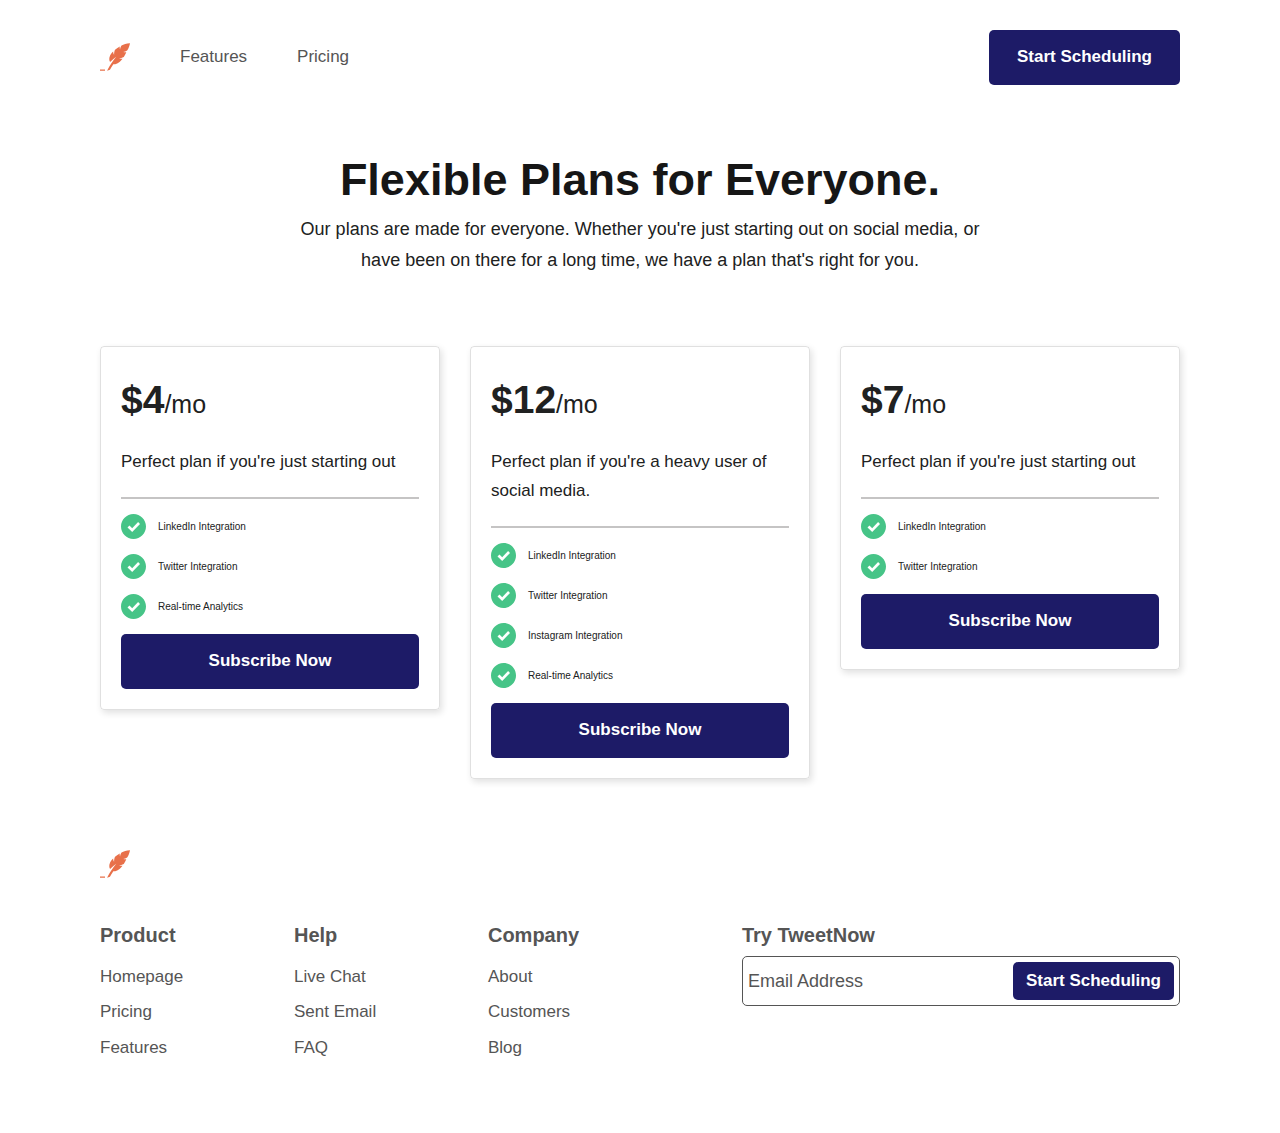
==== page/pricing.html @ 69d715d0 "first commit" ====
<!DOCTYPE html>
<html lang="en">
<head>
  <meta charset="UTF-8">
  <meta http-equiv="X-UA-Compatible" content="IE=edge">
  <meta name="viewport" content="width=device-width, initial-scale=1.0">
  <link rel="preconnect" href="https://fonts.googleapis.com">
  <link rel="preconnect" href="https://fonts.gstatic.com" crossorigin>
  <link href="https://fonts.googleapis.com/css2?family=Inter:wght@400;500;700&display=swap" rel="stylesheet"> 
  <link href="css/style.css" rel="stylesheet">
  <link href="../css/style.css" rel="stylesheet">
  <title>Pricing Page | TimeNow</title>
</head>
<body>
  <main class="container">
    <div class="navigation">
      <nav class="nav">
        <svg class="icon">
          <use xlink:href="../img/sprite.svg#icon-logo"></use>
        </svg>
        <ul class="nav--list">
          <li class="list--items">
            <a href="../index.html" class="list--links body-copy">Features</a>
          </li>
          <li class="list--items">
            <a href="./pricing.html " class="list--links body-copy">Pricing</a>
          </li>
        </ul>
        <a href="#" class="block btn btn--fill btn--round">Start Scheduling</a>
      </nav>
    </div>
    <div class="center pricing-header">
      <h1>
      <span class="heading-1 block mg-b-sm">
        Flexible Plans for Everyone.
      </span>
      <span class="body-copy--big block font-weight">
        Our plans are made for everyone. Whether you're just starting out on social media, or have been on there for a long time, we have a plan that's right for you.
      </span>
    </h1>
    </div>
    <div class="pricing">
      <div class="pricing-cards">
        <div class="pricing-card pricing-card--1">
          <div class="pricing--amount"><span>$4</span><span>/mo</span></div>
          <p class="body-copy pd-b">Perfect plan if you're just starting out</p>
          <ul class="pricing-list">
            <li class="pricing-items">LinkedIn Integration</li>
            <li class="pricing-items">Twitter Integration</li>
            <li class="pricing-items">Real-time Analytics</li>
          </ul>
          <a href="#" class="block btn btn--fill btn--round center body-copy--big">Subscribe Now</a>
        </div>
        <div class="pricing-card pricing-card--2">
          <div class="pricing--amount"><span>$12</span><span>/mo</span></div>
          <p class="body-copy pd-b">Perfect plan if you're a heavy user of social media.</p>
          <ul class="pricing-list">
            <li class="pricing-items">LinkedIn Integration</li>
            <li class="pricing-items">Twitter Integration</li>
            <li class="pricing-items">Instagram Integration</li>
            <li class="pricing-items">Real-time Analytics</li>
          </ul>
          <a href="#" class="block btn btn--fill btn--round center body-copy--big">Subscribe Now</a>
        </div>
        <div class="pricing-card pricing-card--3">
          <div class="pricing--amount"><span>$7</span><span>/mo</span></div>
          <p class="body-copy pd-b">Perfect plan if you're just starting out</p>
          <ul class="pricing-list">
            <li class="pricing-items">LinkedIn Integration</li>
            <li class="pricing-items">Twitter Integration</li>
          </ul>
          <a href="#" class="block btn btn--fill btn--round center body-copy--big">Subscribe Now</a>
        </div>
      </div>
     
    </div>
    <footer class="footer">
      <div class="footer-logo">
        <svg class="icon">
          <use xlink:href="../img/sprite.svg#icon-logo"></use>
        </svg>
      </div>
      <div class="footer-nav">
        <ul class="footer--list">
            <h3 class="heading-3 mg-b-sm">Product</h3>
            <li class="list--items">
              <a href="#" class="list--links body-copy">Homepage</a>
            </li>
            <li class="list--items">
              <a href="#" class="list--links body-copy">Pricing</a>
            </li>
            <li class="list--items">
              <a href="#" class="list--links body-copy">Features</a>
            </li>
          </ul>
          <ul class="footer--list">
            <h3 class="heading-3 mg-b-sm">Help</h3>
            <li class="list--items">
              <a href="#" class="list--links body-copy">Live Chat</a>
            </li>
            <li class="list--items">
              <a href="#" class="list--links body-copy">Sent Email</a>
            </li>
            <li class="list--items">
              <a href="#" class="list--links body-copy">FAQ</a>
            </li>
          </ul>
          <ul class="footer--list">
            <h3 class="heading-3 mg-b-sm">Company</h3>
            <li class="list--items">
              <a href="#" class="list--links body-copy">About</a>
            </li>
            <li class="list--items">
              <a href="#" class="list--links body-copy">Customers</a>
            </li>
            <li class="list--items">
              <a href="#" class="list--links body-copy">Blog</a>
            </li>
          </ul>
      </div>
      <div class="footer-newsletter">
        <h3 class="heading-3 mg-b-sm">Try TweetNow</h3>
        <form class="form">
        <input type="email" name="email" id="" placeholder="Email Address">
         <a href="#" class="block btn btn--fill btn--round">Start Scheduling</a>
        </form>
      </div>
    </footer>
  </main>
</body>
</html>
---- css/style.css ----
*,
*::before,
*::after {
  padding: 0;
  margin: 0;
  box-sizing: inherit;
}

html {
  font-size: 62.5%;
}
@media only screen and (max-width: 62.437em) {
  html {
    font-size: 56.25%;
  }
}

body {
  box-sizing: border-box;
  /* font-family: 'Inter', sans-serif; */
  font-family: 'Nunito', sans-serif;
  line-height: 1.7;
  color: var(--color-black-light);
}

/* CUSTOM VARIABLES */

:root {
  --color-white: #fff;
  --color-white-light-1: #e6e9eb;

  --color-black: rgb(22, 22, 22);
  --color-black-light: #202121;

  --color-primary: #1d1b67;
  --color-secondary: #cdf9ff;

  --color-dark-blue: #334f61;
  --color-dark-green: #005661;

  --color-blue-light-1: #46ccde;
  --color-blue-light-2: #49bbcf;

  --color-grey-light-1: #a6b0b8;
  --color-grey: #555;

  --color-blue-light: #3b50bf;
  /* --color-purple-light: #616572; */
  /* --color-purple-light: #a0a9b0; */
  /* --color-purple-light: #435365; */
}

/* ICON SYSTEM */
.icon {
  height: 3rem;
  width: 3rem;
}

/* TYPOGRAPHY SYSTEM */
.heading-1,
.heading-2,
.heading-3 {
  color: var(--color-black);
  line-height: 1.1;
}

.heading-1,
.heading-2 {
  font-weight: 700;
}

.heading-1 {
  font-size: 4.5rem;
}

.heading-2 {
  font-size: 3rem;
}

.heading-3 {
  font-size: 2rem;
  font-weight: 500;
}

/* BODY COPY */

.body-copy {
  font-size: 1.7rem
}

.body-copy--small {
  font-size: 1.6rem;
}

.body-copy--big {
  font-size: 1.8rem;
}

/* CENTER DIV */
.grid-center {
  display: grid;
  place-content: start;
  grid-auto-flow: column;
  gap: 2rem;
}


/* UTILITIES SYSTEM */

.mg-b-sm { margin-bottom: 1rem !important; }
.mg-b { margin-bottom: 2rem !important; }
.mg-b-lg { margin-bottom: 3rem !important; }
.mg-b-xlg { margin-bottom: 4rem !important; }
.mg-auto { margin: auto; }

.pd-b-sm { padding-bottom: 1rem !important; }
.pd-b { padding-bottom: 2rem !important; }
.pd-b-lg { padding-bottom: 3rem !important; }

.pd-t-lg { padding-top: 4rem !important; }

.pd-none { padding: 0 !important; }

.w-30 { width: 30%; }
.w-80 { width: 80%; }

.block { display: block; }

.bold { font-weight: bold; }
.font-weight { font-weight: 400; }

.txt-center { text-align: center;}

.line { text-decoration: underline; }

/* BUTTON */
.btn,
.btn:link,
.btn:visited {
  text-decoration: none;
  border: none;
  padding: 1rem 2.5rem;
  font-weight: bolder;
  font-size: 1.7rem;
  display: inline-block;
  transition: all .2s;
  border: 3px solid transparent;
}

.btn--fill {
  background-color: var(--color-primary);
  color: var(--color-white);
}

.btn--round {
  border-radius: .5rem;
}

.btn--outline {
  color: var(--color-grey);
}

.btn--outline:hover {
  border: 3px solid var(--color-primary);
  border-radius: .5rem;
}

/* LAYOUT SYSTEM */
.container {
  display: grid;
  grid-template-columns: minmax(min-content, 10rem) 1fr minmax(min-content, 10rem);
  grid-template-rows: max-content;
}

/* NAVIGATION */
.header {
  grid-row: 1 / 3;
  grid-column: 2 / -1;
  display: grid;
  grid-template-columns: 1fr 50vw;
  gap: 3rem;
  align-items: center;
}

@media only screen and (max-width: 59.4em) {
  .header {
    align-items: stretch;
  }
}

@media only screen and (max-width: 50em) {
  .header {
    grid-template-columns: 1fr;
    grid-row: 2 / 3;
  }
}

/* button */
.button {
  display: grid;
  grid-template-columns: repeat(2, 1fr);
}

@media only screen and (max-width: 59.06em) {
  .button {
    grid-template-columns: 1fr;
    justify-items: start;
  }
}

.header-left,
.header-right {
  padding-top: 15rem;
  justify-items: center;
}

@media only screen and (max-width: 50em) {
  .header-left,
  .header-right {
    padding-top: 4rem;
  }
}

.header-left,
.header-right {
  display: grid;
  grid-template-rows: 1fr;
}

.header-left {
  gap: 10rem;
}

.header-right {
  background-color: var(--color-blue-light-2);
  gap: 5rem;
}

.header-right__img {
  max-height: 50rem;
  justify-self: center;
}

@media only screen and (max-width: 59.06em) {
  .header {
    grid-column: 1 / -1;
  }
  .header-right__img{
    max-height: 40rem;
  }
}

@media only screen and (max-width: 43.75em) {
  .header-right__img{
    max-height: 50rem;
  }
}

@media only screen and (max-width: 37.5em) {
  .header-right {
    padding: 5rem;
  }
  .header-right__img{
    max-height: 40rem;
  }
}

@media only screen and (max-width: 30em) {  
  .header-right__img{
    height: 30rem;
  }
}
@media only screen and (max-width: 20em) {  
  .header-right__img{
    height: 25rem;
  }
}

.header-left__content {
  align-self: center;
}

.navigation {
  grid-column: 1/ -1;
  grid-row: 1 / 2;

  display: grid;
  grid-template-columns: subgrid;
}

.nav {
  z-index: 9999;
  grid-column: 2 / 3;

  padding-top: 3rem;
  display: flex;
  align-items: center;
  gap: 5rem;
}

.nav .btn {
  margin-left: auto;
}

.nav--list {
  color: var(--color-black);
  list-style: none;
  display: flex;
  gap: 5rem;
}

@media only screen and (max-width: 50em) {
  .nav {
    justify-content: space-between;
    grid-column: 1 / -1;
  }
  .nav--list {
    display: none;
  }

  .nav .btn {
    margin: 0;
  }
}

.list--links   {
  /* font-family: 'Inter', sans-serif; */
  font-family: 'Nunito', sans-serif;
  text-decoration: none;
  color: var(--color-grey);
}

/* USER SECTION */
.users {
  padding: 7rem 0;
  grid-column: 2 / 3;
  display: grid;
  grid-template-columns: repeat(auto-fit, minmax(45rem, 1fr));
  gap: 3rem;
}

@media only screen and (max-width: 37.5em) {  
  .users{
    grid-column: 1 / -1;
    grid-template-columns: 1fr;
  }
}


.users__left {
  display:flex;
  flex-direction: column;
  gap: 4rem;
}

@media only screen and (max-width: 68.75em) {  
  .users__left {
    flex-direction: row;
  }

  .users__left .heading {
    flex-basis: 55%;
  }

  .users__img {
    flex: 1;
  }
}

@media only screen and (max-width: 43.75em) {
  .users__left {
    flex-direction: column !important;
  }
}

.user {
  height: 4.5rem;
  width: 4.5rem;
}

.users__img {
  display: flex;
  gap: 1.5rem;
  flex-flow: row wrap;
}

/* FEATURES SECTION */
.features {
  grid-column: 1 / -1;
  padding: 7rem 0;
  background-color: var(--color-secondary);
  display: grid;
  grid-template-columns: subgrid;
}

.features-container {
  grid-column: 2 / 3;
  display: grid;
  grid-template-columns: repeat(auto-fit, minmax(45rem, 1fr));
  gap: 10rem;
}

@media only screen and (max-width: 62.5em) {
  .features-container {
    gap: 5rem;
  }
}

@media only screen and (max-width: 37.5em) {
  .features-container {
    grid-column: 1 / -1;
    grid-template-columns: 1fr;
    gap: 3rem;
  }
}

.features-left,
.features-right {
  display: grid;
  gap: 1rem;
}

.features__content .heading-2 {
  color: var(--color-dark-green);
}

.features__content .heading-3 {
  color: var(--color-blue-light);
  font-weight: bolder;
}

.features__content .btn {
  justify-self: start;
}

/* FOOTER */
.footer {
  grid-column: 2 / 3;
  padding: 7rem 0;
  display: grid;
  row-gap: 4rem;
  column-gap: 10rem;
  grid-template-columns: 1fr auto;
}

@media only screen and (max-width: 62.5em) {
  .footer {
    grid-template-columns: 1fr;
  }
}

@media only screen and (max-width: 37.5em) {
  .footer {
    grid-column: 1 / -1;
  }
}

.footer-logo {
  grid-column: 1 / -1;
}

.footer-nav {
  display: grid;
  grid-template-columns: repeat(auto-fit, minmax(15rem, 1fr));
  gap: 4rem;
}

.footer--list {
  flex-basis: 120px;
  display: grid;
  gap: .7rem;
  list-style: none;
}

.footer--list .list--links {
  transition: all .2s;
}

.footer--list .list--links:hover {
  color: var(--color-black-light);
}

.footer * .heading-3 {
  font-weight: bold;
  color: var(--color-grey);
}

.footer-newsletter {
  justify-self: start;
}

.form {
  border: 1px solid #555;
  border-radius: .5rem;
  padding: .5rem;

  display: flex;
  align-items: center;
}


.form input {
  font-family: 'Nunito', sans-serif;
  font-size: 2rem;
  border: none;
  color: var(--color-grey);

  flex-basis: 60%;
}

@media only screen and (max-width: 25em) {
  .footer-newsletter {
    justify-self: stretch;
  }
  .form {
    flex-direction: column;
    gap: 1rem;
    border: none;
    align-items: flex-start;
  }

  .form input {
    width: 80%;
    height: 5rem;
    box-shadow: 0 0 4px rgba(0,0,0,.2);
    padding: .8rem .4rem;
  }
}

.form input:focus {
  outline: none;
}

.form input::placeholder {
  font-size: 1.8rem;
  color: var(--color-grey);
}

.form a {
  flex: 1;
  padding: .2rem 1rem !important;
}

.pricing-header {
  grid-column: 1 / -1;
  padding: 7rem 0;
  width: 55%;
  margin: auto;
}

@media only screen and (max-width: 37.5em) {
  .pricing-header {
    grid-column: 1 / -1;
    width: 100%; 
  }
}

.pricing {
  grid-column: 1 / -1;
  display: grid;
  grid-template-columns: subgrid;
}

.pricing-cards {
  grid-column: 2 / 3;
  display: grid;
  grid-template-columns: repeat(auto-fit, minmax(25rem, 1fr));
  align-items: start;
  gap: 3rem;
}

@media only screen and (max-width: 37.5em) {
  .pricing-cards, .footer {
    grid-column: 1 / -1;
  }
}

.pricing-card {
  padding: 2rem;
  border-radius: .4rem;
  display: grid;
  gap: 1.5rem;

  box-shadow: 2px 3px 7px rgba(0,0,0,.12);
  border: 1px solid rgba(0,0,0,.12);
}

.pricing-card span:first-child {
  font-size: 3.9rem;
  font-weight: bold;
}
.pricing-card span:last-child {
  font-size: 2.5rem;
}

.pricing-card p {
  border-bottom: 2px solid rgb(197, 196, 196);
}
.pricing-list {
  list-style: none;
  display: grid;
  gap: 1.5rem;
}
.pricing-items::before {
  content: "";
  background: url(../img/Checkmark.svg) no-repeat;
  background-size: cover;
  height: 2.5rem;
  width: 2.5rem;
}
.pricing-items {
  display: grid;
  grid-template-columns: min-content max-content;
  align-items: center;
  gap: 1.2rem;
}
.center {text-align: center;}

/* DOM CLASSES */
.hidden { display: none; }
.sidebar { display: none; }


@media only screen and (max-width: 37.5em) {
  .header-left,
  .users,
  .features,
  .footer {
    padding-right: 2rem;
    padding-left: 2rem;
  }
  
}
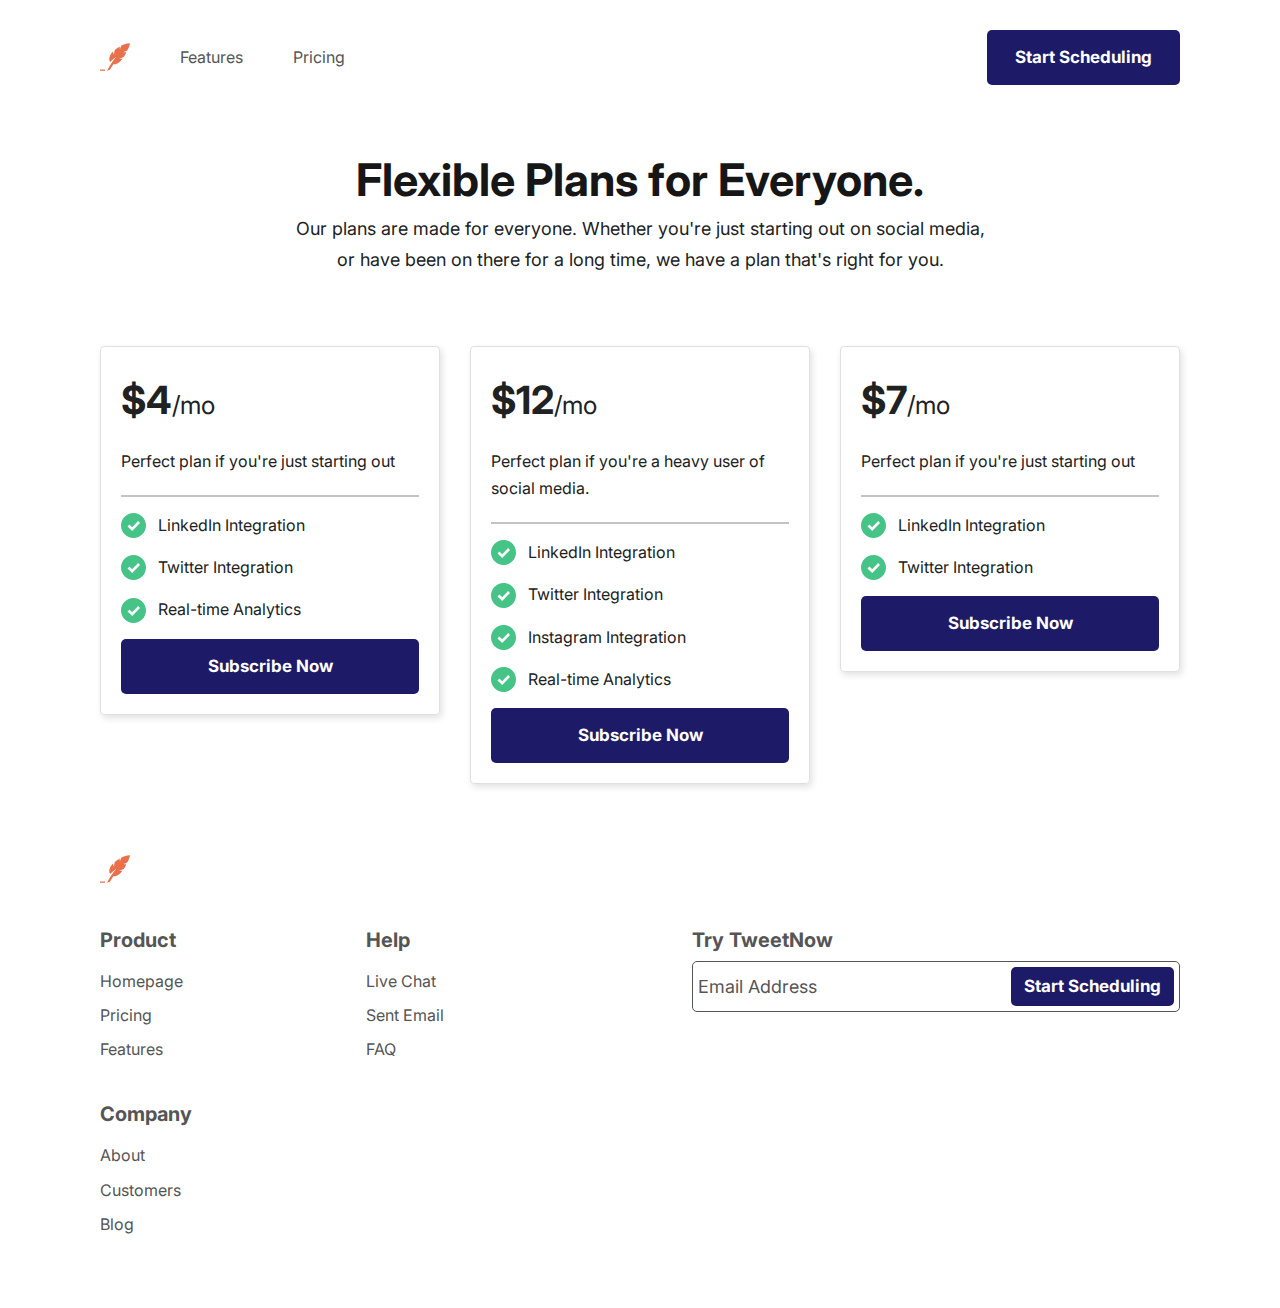
==== commit b1746a6f: "responsive" ====
--- a/page/pricing.html
+++ b/page/pricing.html
@@ -45,9 +45,9 @@
           <div class="pricing--amount"><span>$4</span><span>/mo</span></div>
           <p class="body-copy pd-b">Perfect plan if you're just starting out</p>
           <ul class="pricing-list">
-            <li class="pricing-items">LinkedIn Integration</li>
-            <li class="pricing-items">Twitter Integration</li>
-            <li class="pricing-items">Real-time Analytics</li>
+            <li class="pricing-items body-copy">LinkedIn Integration</li>
+            <li class="pricing-items body-copy">Twitter Integration</li>
+            <li class="pricing-items body-copy">Real-time Analytics</li>
           </ul>
           <a href="#" class="block btn btn--fill btn--round center body-copy--big">Subscribe Now</a>
         </div>
@@ -55,10 +55,10 @@
           <div class="pricing--amount"><span>$12</span><span>/mo</span></div>
           <p class="body-copy pd-b">Perfect plan if you're a heavy user of social media.</p>
           <ul class="pricing-list">
-            <li class="pricing-items">LinkedIn Integration</li>
-            <li class="pricing-items">Twitter Integration</li>
-            <li class="pricing-items">Instagram Integration</li>
-            <li class="pricing-items">Real-time Analytics</li>
+            <li class="pricing-items body-copy">LinkedIn Integration</li>
+            <li class="pricing-items body-copy">Twitter Integration</li>
+            <li class="pricing-items body-copy">Instagram Integration</li>
+            <li class="pricing-items body-copy">Real-time Analytics</li>
           </ul>
           <a href="#" class="block btn btn--fill btn--round center body-copy--big">Subscribe Now</a>
         </div>
@@ -66,8 +66,8 @@
           <div class="pricing--amount"><span>$7</span><span>/mo</span></div>
           <p class="body-copy pd-b">Perfect plan if you're just starting out</p>
           <ul class="pricing-list">
-            <li class="pricing-items">LinkedIn Integration</li>
-            <li class="pricing-items">Twitter Integration</li>
+            <li class="pricing-items body-copy">LinkedIn Integration</li>
+            <li class="pricing-items body-copy">Twitter Integration</li>
           </ul>
           <a href="#" class="block btn btn--fill btn--round center body-copy--big">Subscribe Now</a>
         </div>
--- a/css/style.css
+++ b/css/style.css
@@ -17,8 +17,7 @@
 
 body {
   box-sizing: border-box;
-  /* font-family: 'Inter', sans-serif; */
-  font-family: 'Nunito', sans-serif;
+  font-family: 'Inter', sans-serif;
   line-height: 1.7;
   color: var(--color-black-light);
 }
@@ -85,7 +84,7 @@
 /* BODY COPY */
 
 .body-copy {
-  font-size: 1.7rem
+  font-size: 1.6rem
 }
 
 .body-copy--small {
@@ -285,7 +284,7 @@
   grid-row: 1 / 2;
 
   display: grid;
-  grid-template-columns: subgrid;
+  grid-template-columns: minmax(min-content, 10rem) 1fr minmax(min-content, 10rem);
 }
 
 .nav {
@@ -324,8 +323,7 @@
 }
 
 .list--links   {
-  /* font-family: 'Inter', sans-serif; */
-  font-family: 'Nunito', sans-serif;
+  font-family: 'Inter', sans-serif;
   text-decoration: none;
   color: var(--color-grey);
 }
@@ -390,7 +388,7 @@
   padding: 7rem 0;
   background-color: var(--color-secondary);
   display: grid;
-  grid-template-columns: subgrid;
+  grid-template-columns: minmax(min-content, 10rem) 1fr minmax(min-content, 10rem);
 }
 
 .features-container {
@@ -500,7 +498,7 @@
 
 
 .form input {
-  font-family: 'Nunito', sans-serif;
+  font-family: 'Inter', sans-serif;
   font-size: 2rem;
   border: none;
   color: var(--color-grey);
@@ -558,7 +556,7 @@
 .pricing {
   grid-column: 1 / -1;
   display: grid;
-  grid-template-columns: subgrid;
+  grid-template-columns: minmax(min-content, 10rem) 1fr minmax(min-content, 10rem);
 }
 
 .pricing-cards {
@@ -629,5 +627,14 @@
     padding-right: 2rem;
     padding-left: 2rem;
   }
-  
+
+}
+
+@supports (grid-template-columns: subgrid) {
+  .navigation,
+  .features,
+  .pricing {
+    grid-template-columns: subgrid;
+    
+  }
 }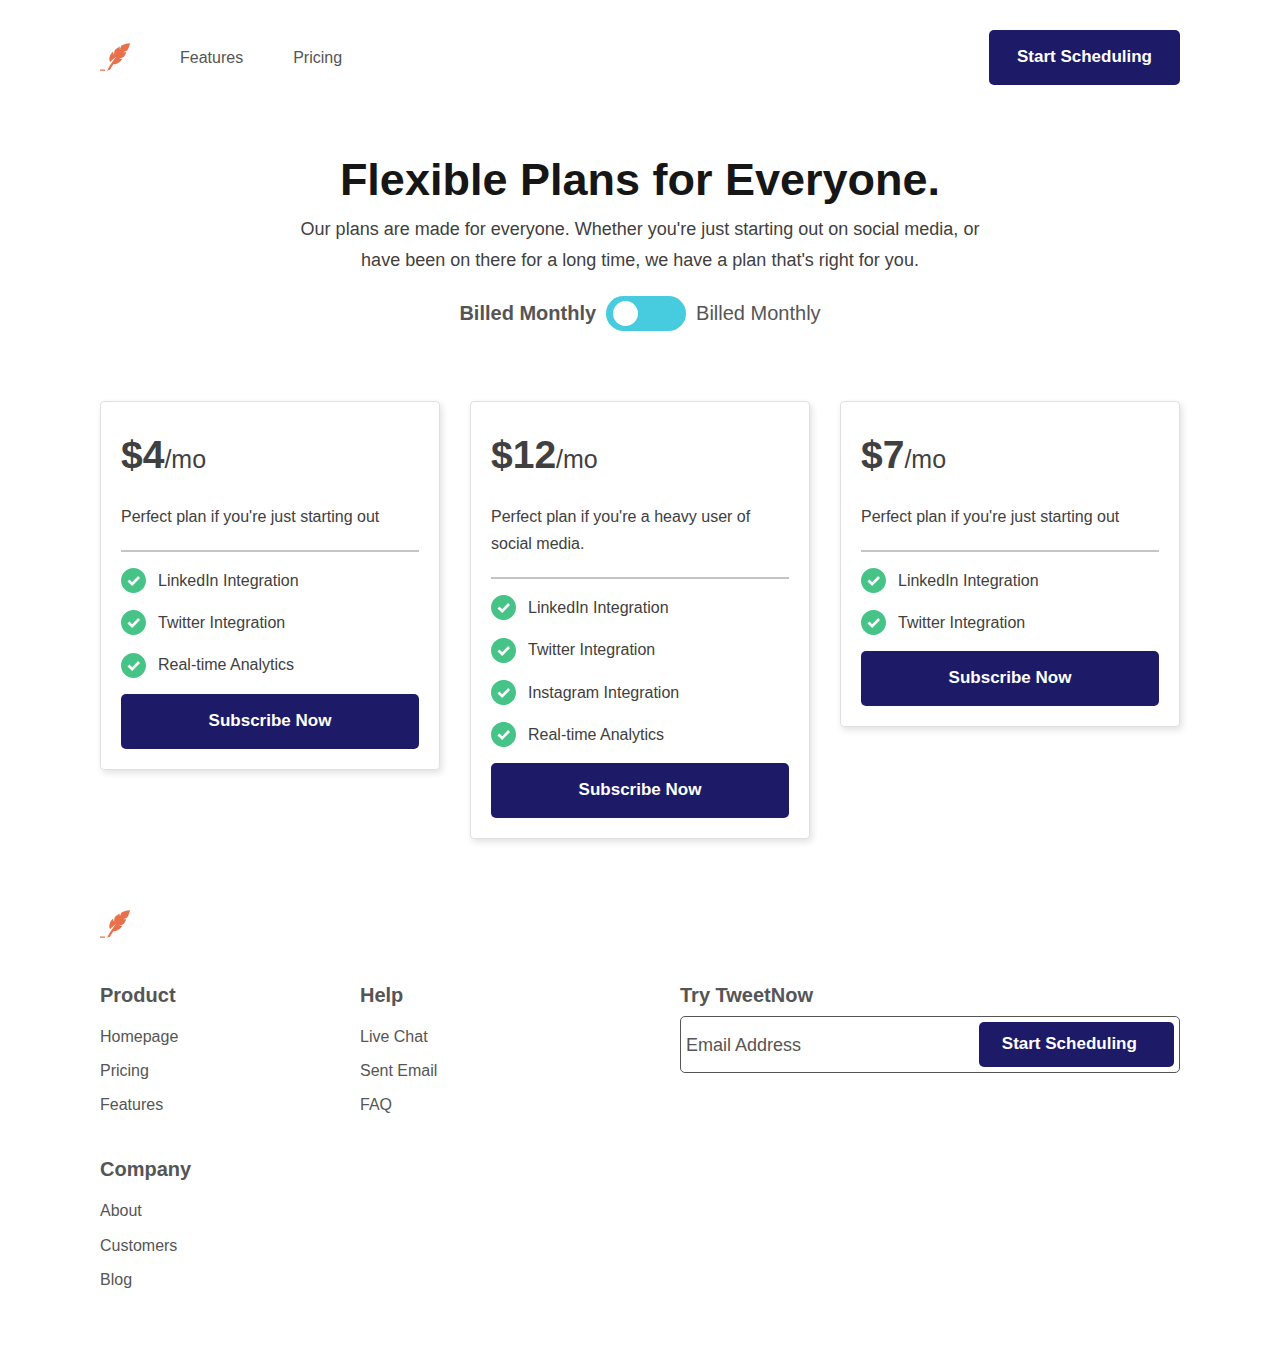
==== commit 23b2f32a: "responsive" ====
--- a/page/pricing.html
+++ b/page/pricing.html
@@ -11,7 +11,7 @@
   <link href="../css/style.css" rel="stylesheet">
   <title>Pricing Page | TimeNow</title>
 </head>
-<body>
+<body class="pd-container">
   <main class="container">
     <div class="navigation">
       <nav class="nav">
@@ -26,7 +26,10 @@
             <a href="./pricing.html " class="list--links body-copy">Pricing</a>
           </li>
         </ul>
-        <a href="#" class="block btn btn--fill btn--round">Start Scheduling</a>
+        <a href="#" class="block btn btn--fill btn--round nav--btn">Start Scheduling</a>
+        <svg class="icon nav--menu">
+          <use xlink:href="../img/sprite.svg#icon-menu"></use>
+        </svg>
       </nav>
     </div>
     <div class="center pricing-header">
@@ -36,6 +39,11 @@
       </span>
       <span class="body-copy--big block font-weight">
         Our plans are made for everyone. Whether you're just starting out on social media, or have been on there for a long time, we have a plan that's right for you.
+      </span>
+      <span class="block bill--icon">
+        <p class="bill--monthly">Billed Monthly</p>
+        <div class="cone"><div class="circle"></div></div>
+        <p class="bill--yearly">Billed Monthly</p>
       </span>
     </h1>
     </div>
--- a/css/style.css
+++ b/css/style.css
@@ -18,8 +18,9 @@
 body {
   box-sizing: border-box;
   font-family: 'Inter', sans-serif;
+  font-family: 'Nunito', sans-serif;
   line-height: 1.7;
-  color: var(--color-black-light);
+  color: #414040;
 }
 
 /* CUSTOM VARIABLES */
@@ -64,7 +65,8 @@
 }
 
 .heading-1,
-.heading-2 {
+.heading-2,
+.heading-3 {
   font-weight: 700;
 }
 
@@ -78,7 +80,6 @@
 
 .heading-3 {
   font-size: 2rem;
-  font-weight: 500;
 }
 
 /* BODY COPY */
@@ -94,6 +95,7 @@
 .body-copy--big {
   font-size: 1.8rem;
 }
+
 
 /* CENTER DIV */
 .grid-center {
@@ -187,24 +189,10 @@
   }
 }
 
-@media only screen and (max-width: 50em) {
-  .header {
-    grid-template-columns: 1fr;
-    grid-row: 2 / 3;
-  }
-}
-
 /* button */
 .button {
   display: grid;
   grid-template-columns: repeat(2, 1fr);
-}
-
-@media only screen and (max-width: 59.06em) {
-  .button {
-    grid-template-columns: 1fr;
-    justify-items: start;
-  }
 }
 
 .header-left,
@@ -213,13 +201,6 @@
   justify-items: center;
 }
 
-@media only screen and (max-width: 50em) {
-  .header-left,
-  .header-right {
-    padding-top: 4rem;
-  }
-}
-
 .header-left,
 .header-right {
   display: grid;
@@ -240,35 +221,18 @@
   justify-self: center;
 }
 
-@media only screen and (max-width: 59.06em) {
-  .header {
-    grid-column: 1 / -1;
-  }
-  .header-right__img{
-    max-height: 40rem;
-  }
-}
-
 @media only screen and (max-width: 43.75em) {
   .header-right__img{
     max-height: 50rem;
   }
 }
 
-@media only screen and (max-width: 37.5em) {
-  .header-right {
-    padding: 5rem;
-  }
-  .header-right__img{
-    max-height: 40rem;
-  }
-}
-
 @media only screen and (max-width: 30em) {  
   .header-right__img{
     height: 30rem;
   }
 }
+
 @media only screen and (max-width: 20em) {  
   .header-right__img{
     height: 25rem;
@@ -308,22 +272,26 @@
   gap: 5rem;
 }
 
-@media only screen and (max-width: 50em) {
-  .nav {
-    justify-content: space-between;
-    grid-column: 1 / -1;
-  }
-  .nav--list {
-    display: none;
-  }
-
-  .nav .btn {
-    margin: 0;
+
+
+.nav--menu {
+  display: none !important;
+  cursor: pointer;
+}
+
+@media only screen and (max-width: 37.5em) {
+  .nav--menu {
+    display: block !important;
+  }
+
+  .nav--btn {
+    display: none !important;
   }
 }
 
 .list--links   {
   font-family: 'Inter', sans-serif;
+  font-family: 'Nunito', sans-serif;
   text-decoration: none;
   color: var(--color-grey);
 }
@@ -335,13 +303,6 @@
   display: grid;
   grid-template-columns: repeat(auto-fit, minmax(45rem, 1fr));
   gap: 3rem;
-}
-
-@media only screen and (max-width: 37.5em) {  
-  .users{
-    grid-column: 1 / -1;
-    grid-template-columns: 1fr;
-  }
 }
 
 
@@ -404,14 +365,6 @@
   }
 }
 
-@media only screen and (max-width: 37.5em) {
-  .features-container {
-    grid-column: 1 / -1;
-    grid-template-columns: 1fr;
-    gap: 3rem;
-  }
-}
-
 .features-left,
 .features-right {
   display: grid;
@@ -438,7 +391,7 @@
   display: grid;
   row-gap: 4rem;
   column-gap: 10rem;
-  grid-template-columns: 1fr auto;
+  grid-template-columns: 1fr 50rem;
 }
 
 @media only screen and (max-width: 62.5em) {
@@ -447,12 +400,6 @@
   }
 }
 
-@media only screen and (max-width: 37.5em) {
-  .footer {
-    grid-column: 1 / -1;
-  }
-}
-
 .footer-logo {
   grid-column: 1 / -1;
 }
@@ -484,10 +431,11 @@
 }
 
 .footer-newsletter {
-  justify-self: start;
+  /* justify-self: start; */
 }
 
 .form {
+  /* width: 90%; */
   border: 1px solid #555;
   border-radius: .5rem;
   padding: .5rem;
@@ -499,6 +447,7 @@
 
 .form input {
   font-family: 'Inter', sans-serif;
+  font-family: 'Nunito', sans-serif;
   font-size: 2rem;
   border: none;
   color: var(--color-grey);
@@ -506,25 +455,6 @@
   flex-basis: 60%;
 }
 
-@media only screen and (max-width: 25em) {
-  .footer-newsletter {
-    justify-self: stretch;
-  }
-  .form {
-    flex-direction: column;
-    gap: 1rem;
-    border: none;
-    align-items: flex-start;
-  }
-
-  .form input {
-    width: 80%;
-    height: 5rem;
-    box-shadow: 0 0 4px rgba(0,0,0,.2);
-    padding: .8rem .4rem;
-  }
-}
-
 .form input:focus {
   outline: none;
 }
@@ -536,7 +466,7 @@
 
 .form a {
   flex: 1;
-  padding: .2rem 1rem !important;
+  padding: .5rem 2rem !important;
 }
 
 .pricing-header {
@@ -546,12 +476,6 @@
   margin: auto;
 }
 
-@media only screen and (max-width: 37.5em) {
-  .pricing-header {
-    grid-column: 1 / -1;
-    width: 100%; 
-  }
-}
 
 .pricing {
   grid-column: 1 / -1;
@@ -567,11 +491,6 @@
   gap: 3rem;
 }
 
-@media only screen and (max-width: 37.5em) {
-  .pricing-cards, .footer {
-    grid-column: 1 / -1;
-  }
-}
 
 .pricing-card {
   padding: 2rem;
@@ -606,12 +525,15 @@
   height: 2.5rem;
   width: 2.5rem;
 }
+
 .pricing-items {
   display: grid;
-  grid-template-columns: min-content max-content;
+  grid-auto-flow: column;
+  grid-auto-columns: min-content 1fr;
   align-items: center;
   gap: 1.2rem;
 }
+
 .center {text-align: center;}
 
 /* DOM CLASSES */
@@ -619,8 +541,87 @@
 .sidebar { display: none; }
 
 
+/* MEDIA QUERIES */
+@media only screen and (max-width: 59.06em) {
+  .button {
+    grid-template-columns: 1fr;
+    justify-items: start;
+  }
+    .header {
+    grid-column: 1 / -1;
+  }
+  .header-right__img{
+    max-height: 40rem;
+  }
+   .header-left {
+    padding-left: 2.5rem;
+  }
+}
+
+@media only screen and (max-width: 56.25em) {
+  .pricing-card--3 {
+    grid-column: 1 / span 2;
+  }
+}
+
+@media only screen and (max-width: 50em) {
+  .header {
+    grid-template-columns: 1fr;
+    grid-row: 2 / 3;
+  }
+    .nav {
+    justify-content: space-between;
+    grid-column: 1 / -1;
+    padding-left: 1.5rem;
+    padding-right: 1.5rem;
+  }
+  .nav--list {
+    display: none;
+  }
+
+  .nav .btn {
+    margin: 0;
+  }
+  .header-left,
+  .header-right {
+    padding-top: 4rem;
+  }
+}
+
 @media only screen and (max-width: 37.5em) {
-  .header-left,
+  .header-right {
+    padding: 5rem;
+  }
+  .header-right__img{
+    max-height: 40rem;
+  }
+  .body-copy {
+    font-size: 1.8rem;
+  }
+  .body-copy--big {
+    font-size: 2rem;
+  }
+    .users{
+    grid-column: 1 / -1;
+    grid-template-columns: 1fr;
+  }
+    .features-container {
+    grid-column: 1 / -1;
+    grid-template-columns: 1fr;
+    gap: 3rem;
+  }
+    .footer {
+    grid-column: 1 / -1;
+  }
+    .pricing-header {
+    grid-column: 1 / -1;
+    width: 100%; 
+  }
+
+    .pricing-cards, .footer {
+    grid-column: 1 / -1;
+  }
+    .header-left,
   .users,
   .features,
   .footer {
@@ -628,6 +629,35 @@
     padding-left: 2rem;
   }
 
+  .pd-container {
+    padding: 0 2rem;
+  }
+
+}
+
+@media only screen and (max-width: 34.375em) {
+  .pricing-card {
+    grid-column: 1 / -1;
+  }
+}
+
+@media only screen and (max-width: 31.25em) {
+  .footer-newsletter {
+    justify-self: stretch;
+  }
+  .form {
+    flex-direction: column;
+    gap: 1rem;
+    border: none;
+    align-items: flex-start;
+  }
+
+  .form input {
+    width: 80%;
+    height: 5rem;
+    box-shadow: 0 0 4px rgba(0,0,0,.2);
+    padding: .8rem .4rem;
+  }
 }
 
 @supports (grid-template-columns: subgrid) {
@@ -635,6 +665,50 @@
   .features,
   .pricing {
     grid-template-columns: subgrid;
-    
+  }
+}
+
+.bill--monthly {
+  font-size: 2rem;
+  color: #555;
+  font-weight: bolder;
+}
+
+.bill--yearly {
+  font-size: 2rem;
+  color: #555;
+  font-weight: 400;
+}
+
+.bill--icon {
+  margin-top: 2rem;
+  display: flex;
+  justify-content: center;
+  align-items: center;
+  gap: 1rem;  
+}
+
+.cone {
+  height: 3.5rem;
+  width: 8rem;
+  background-color: var(--color-blue-light-1);
+  border-radius: 150rem;
+  padding: .1rem .7rem;
+
+  display: flex;
+  align-items: center;
+}
+
+.circle {
+  height: 2.5rem;
+  width: 2.5rem;
+  border-radius: 120rem;
+  background-color: var(--color-white);
+}
+
+@media only screen and (max-width: 25em) {
+  .bill--yearly,
+  .bill--monthly {
+    font-size: 1.4rem;
   }
 }